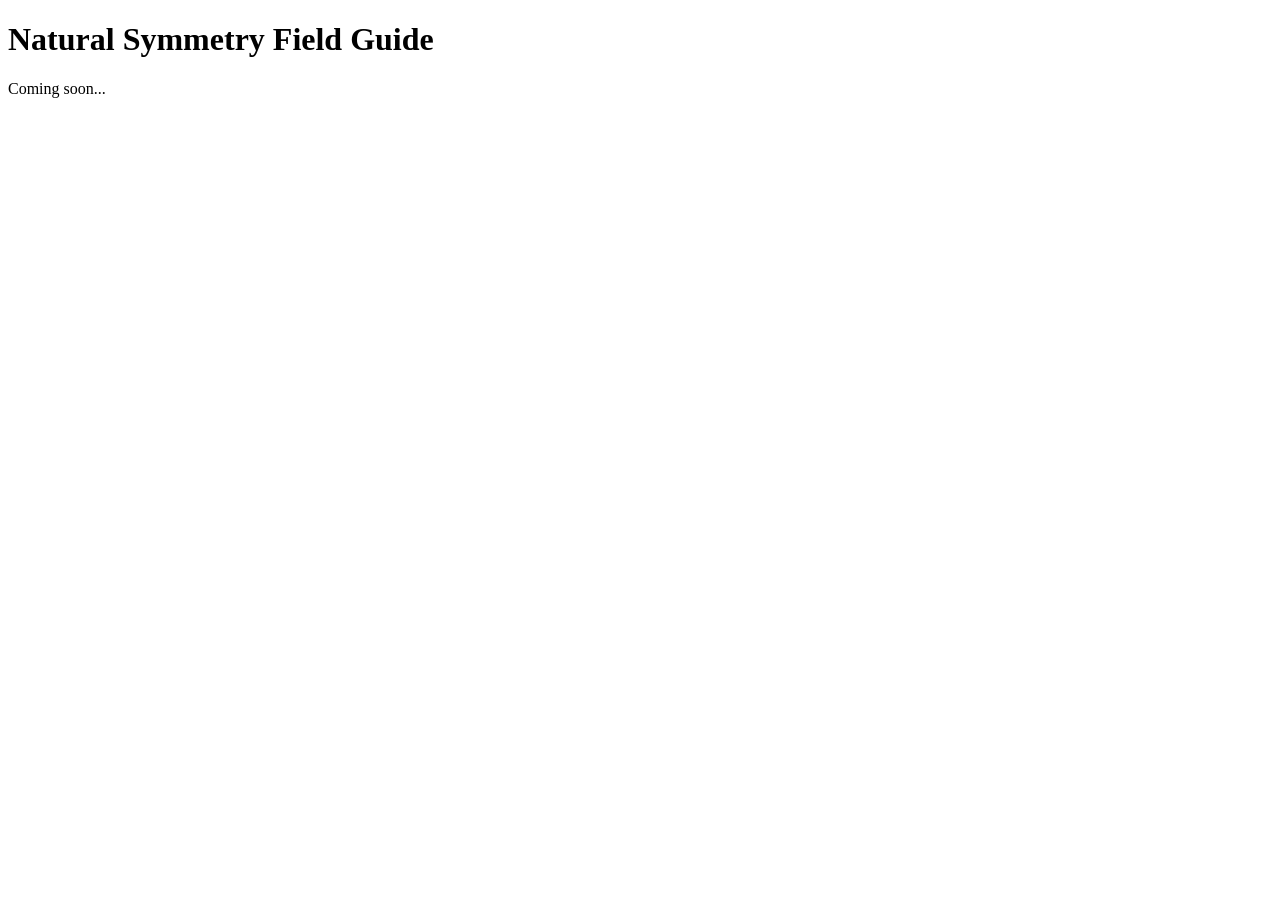
==== index.html @ abbffa82 "Initial implementation of the project structure and core functionality." ====
<!doctype html>
<html lang="en">

<head>
    <meta charset="utf-8" />
    <title>Natural Symmetry Field Guide</title>
    <meta name="viewport" content="width=device-width, initial-scale=1" />
</head>

<body>
    <h1>Natural Symmetry Field Guide</h1>
    <p>Coming soon...</p>
</body>

</html>
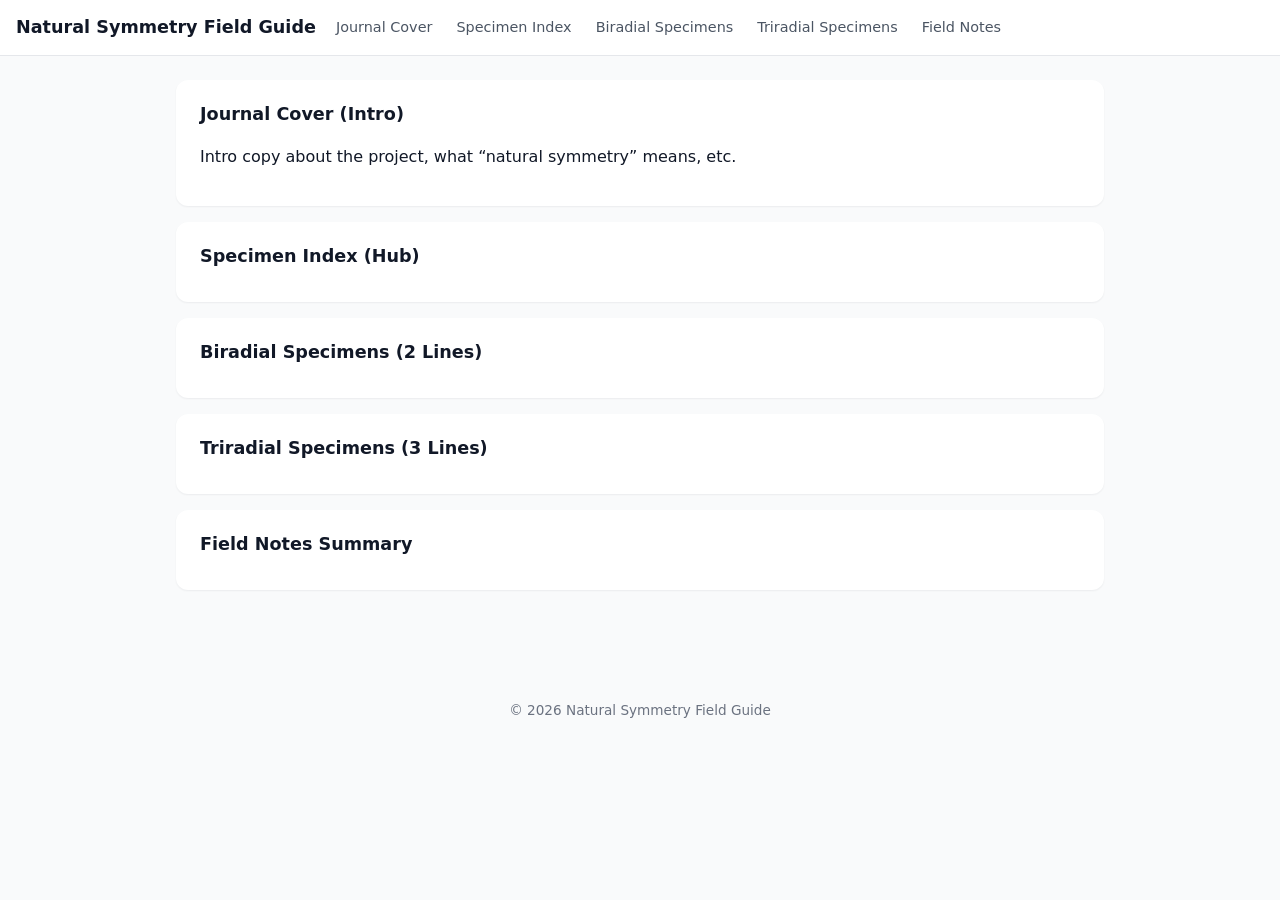
==== commit 218e5eea: "Enhance index.html with structured layout, including header, main sections for journal cover, specim" ====
--- a/index.html
+++ b/index.html
@@ -2,14 +2,54 @@
 <html lang="en">
 
 <head>
-    <meta charset="utf-8" />
+    <meta charset="utf-8">
     <title>Natural Symmetry Field Guide</title>
-    <meta name="viewport" content="width=device-width, initial-scale=1" />
+    <meta name="viewport" content="width=device-width, initial-scale=1">
+    <link rel="stylesheet" href="styles.css">
 </head>
 
 <body>
-    <h1>Natural Symmetry Field Guide</h1>
-    <p>Coming soon...</p>
+    <header>
+        <h1>Natural Symmetry Field Guide</h1>
+        <nav>
+            <a href="#journal-cover">Journal Cover</a>
+            <a href="#specimen-index">Specimen Index</a>
+            <a href="#biradial">Biradial Specimens</a>
+            <a href="#triradial">Triradial Specimens</a>
+            <a href="#field-notes">Field Notes</a>
+        </nav>
+    </header>
+
+    <main>
+        <section id="journal-cover">
+            <h2>Journal Cover (Intro)</h2>
+            <p>Intro copy about the project, what “natural symmetry” means, etc.</p>
+        </section>
+
+        <section id="specimen-index">
+            <h2>Specimen Index (Hub)</h2>
+            <!-- Cards / list of specimens go here -->
+        </section>
+
+        <section id="biradial">
+            <h2>Biradial Specimens (2 Lines)</h2>
+            <!-- Content from your Stitch screen -->
+        </section>
+
+        <section id="triradial">
+            <h2>Triradial Specimens (3 Lines)</h2>
+            <!-- Content from your Stitch screen -->
+        </section>
+
+        <section id="field-notes">
+            <h2>Field Notes Summary</h2>
+            <!-- Text blocks for notes, observations, etc. -->
+        </section>
+    </main>
+
+    <footer>
+        <p>© 2026 Natural Symmetry Field Guide</p>
+    </footer>
 </body>
 
 </html>
--- a/styles.css
+++ b/styles.css
@@ -0,0 +1,75 @@
+* {
+    box-sizing: border-box;
+  }
+  
+  body {
+    margin: 0;
+    font-family: system-ui, -apple-system, BlinkMacSystemFont, "Segoe UI", sans-serif;
+    line-height: 1.6;
+    color: #111827;
+    background: #f9fafb;
+  }
+  
+  header {
+    position: sticky;
+    top: 0;
+    background: white;
+    border-bottom: 1px solid #e5e7eb;
+    padding: 0.75rem 1rem;
+    display: flex;
+    flex-wrap: wrap;
+    align-items: center;
+    gap: 0.75rem;
+    z-index: 10;
+  }
+  
+  header h1 {
+    font-size: 1.1rem;
+    margin: 0;
+  }
+  
+  nav {
+    display: flex;
+    flex-wrap: wrap;
+    gap: 0.5rem;
+  }
+  
+  nav a {
+    text-decoration: none;
+    color: #4b5563;
+    font-size: 0.9rem;
+    padding: 0.25rem 0.5rem;
+    border-radius: 999px;
+  }
+  
+  nav a:hover {
+    background: #e5e7eb;
+  }
+  
+  main {
+    max-width: 960px;
+    margin: 1.5rem auto;
+    padding: 0 1rem 2rem;
+  }
+  
+  section {
+    background: white;
+    border-radius: 0.75rem;
+    padding: 1.25rem 1.5rem;
+    margin-bottom: 1rem;
+    box-shadow: 0 1px 2px rgb(15 23 42 / 0.06);
+  }
+  
+  section h2 {
+    margin-top: 0;
+    margin-bottom: 0.75rem;
+    font-size: 1.1rem;
+  }
+  
+  footer {
+    text-align: center;
+    padding: 1.5rem 1rem 2rem;
+    font-size: 0.85rem;
+    color: #6b7280;
+  }
+  
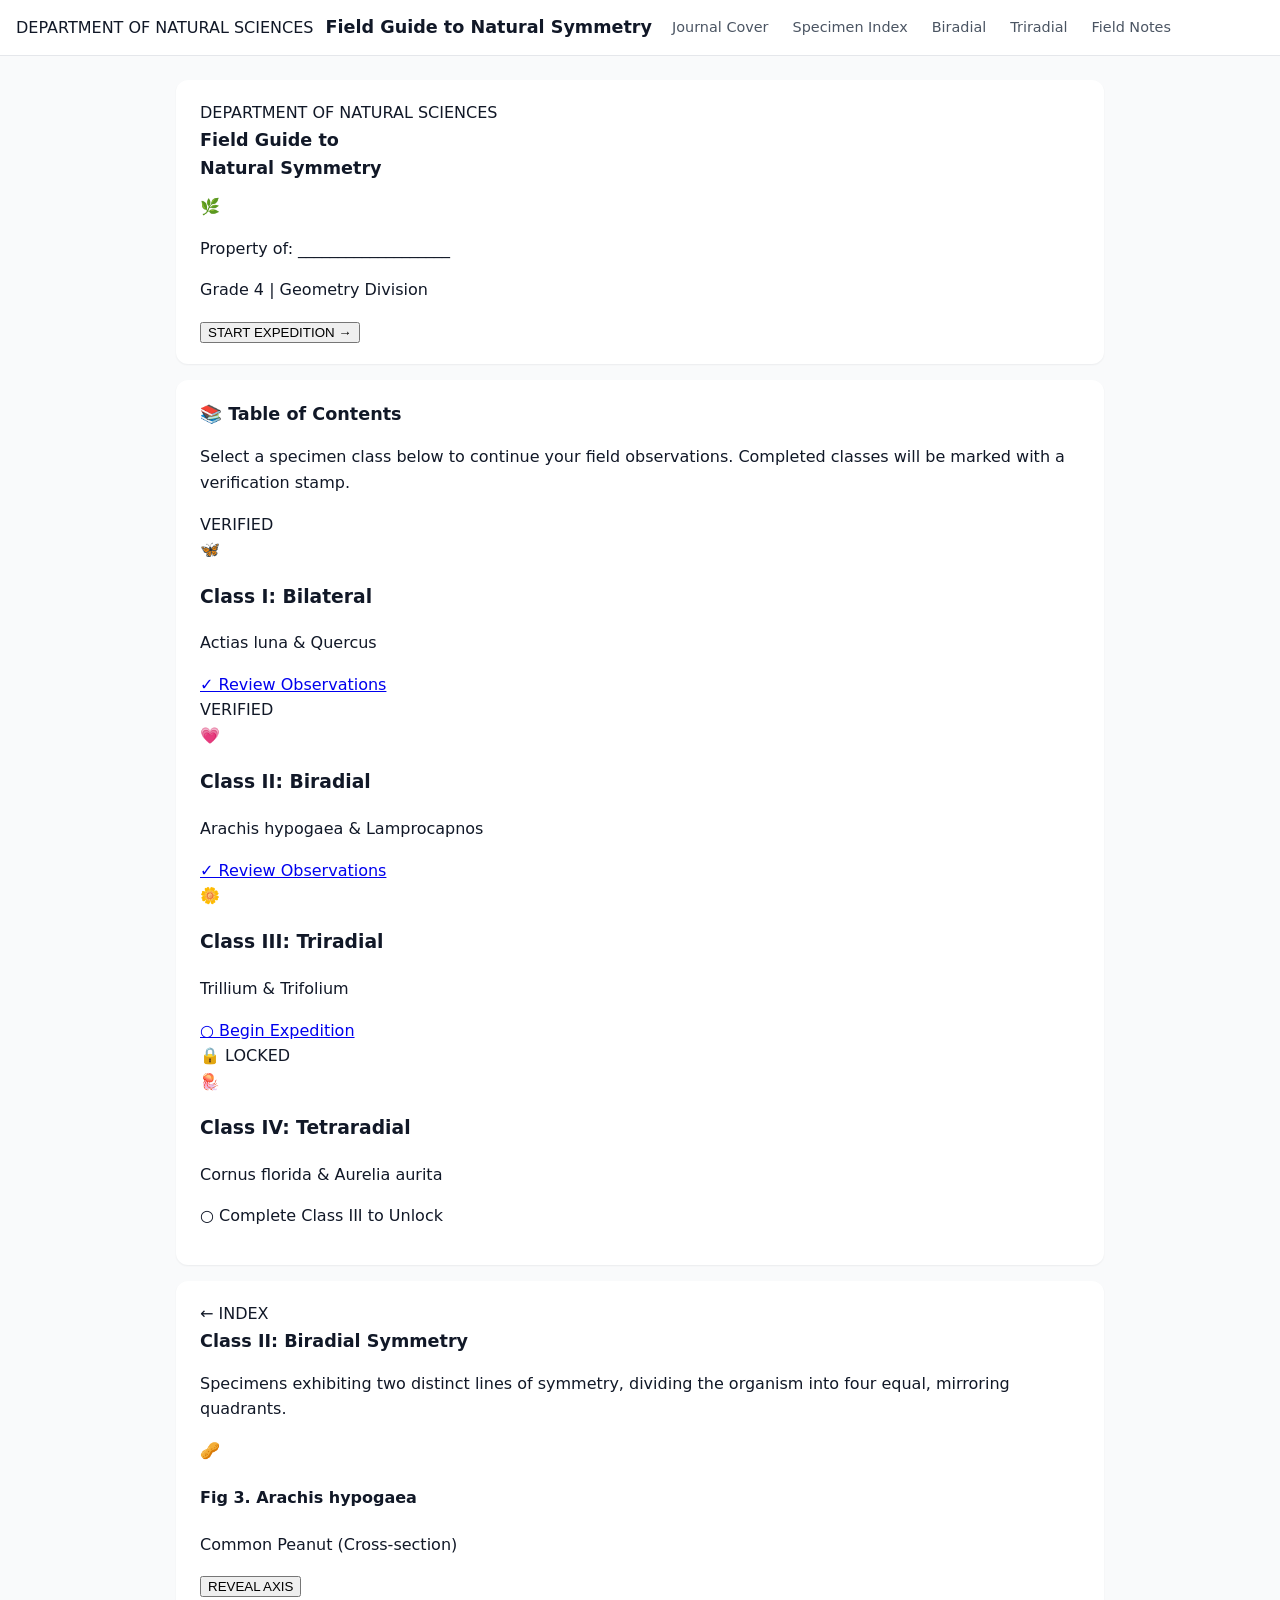
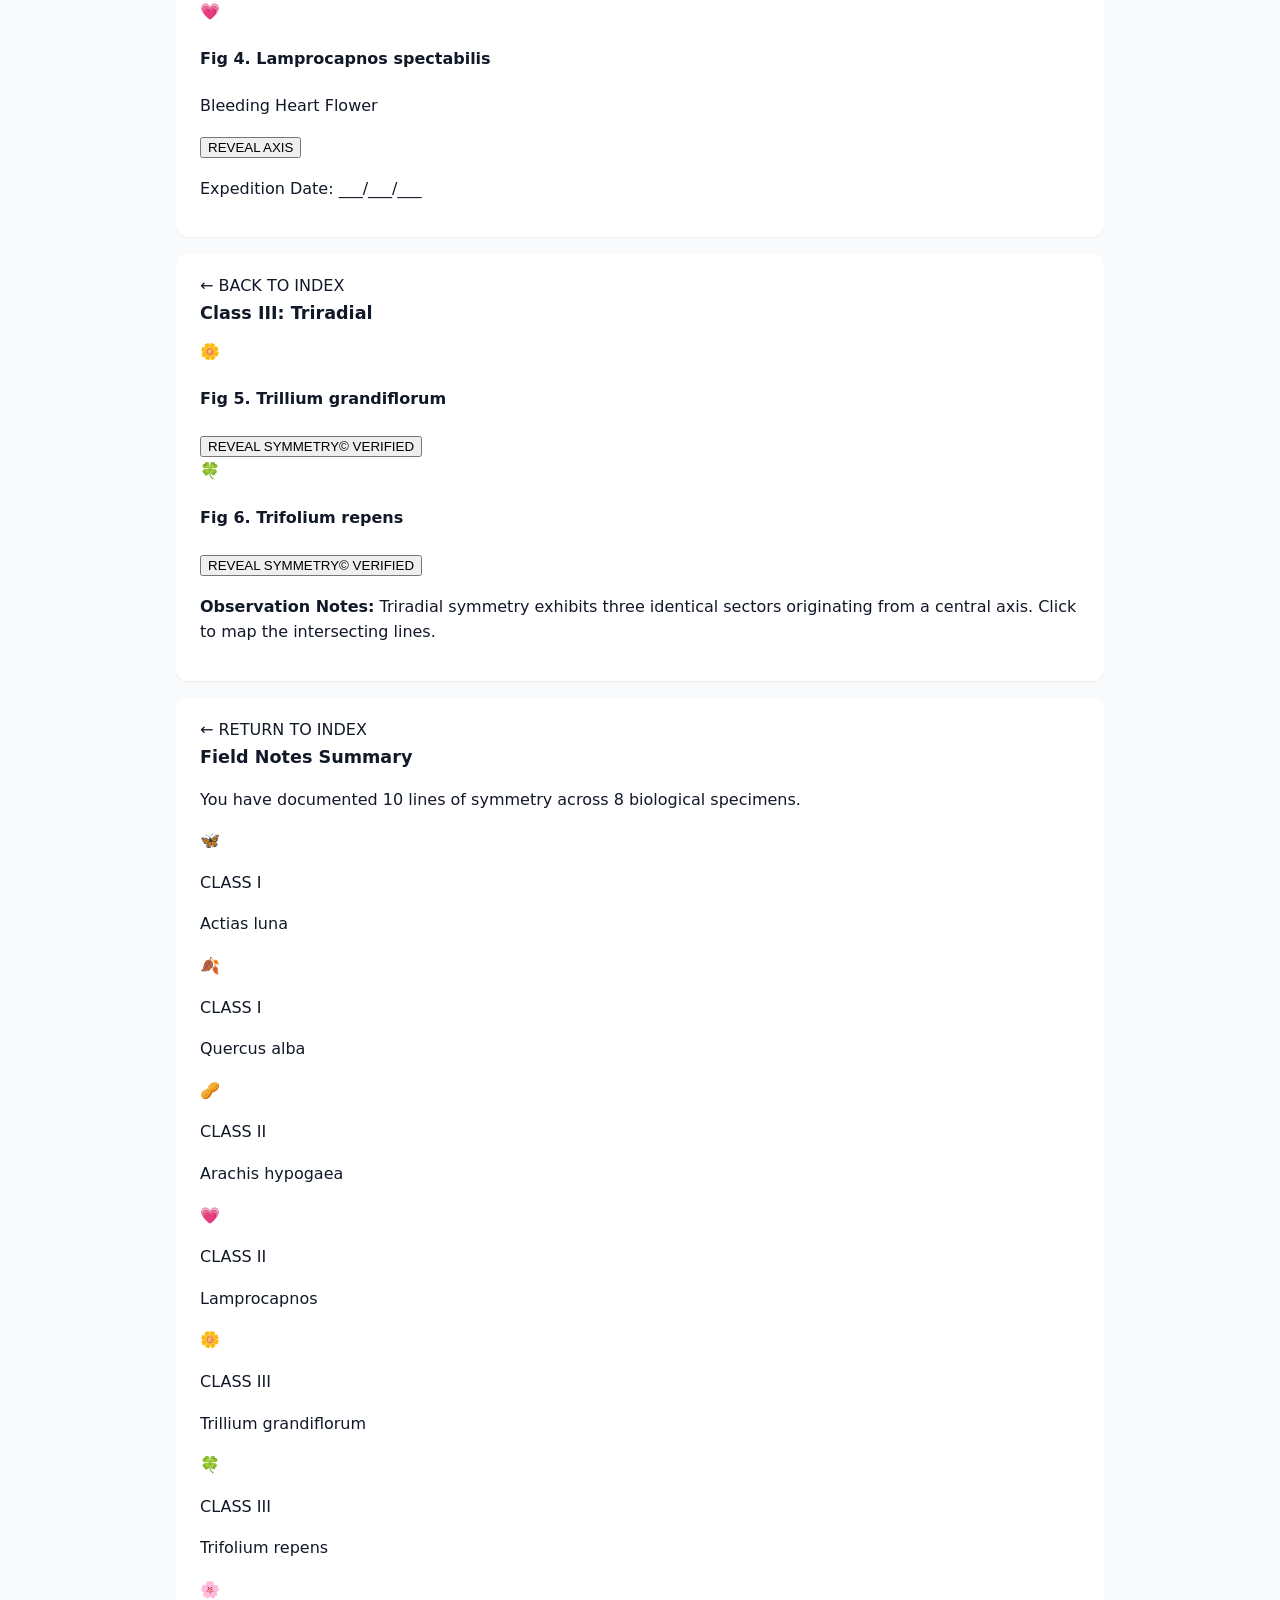
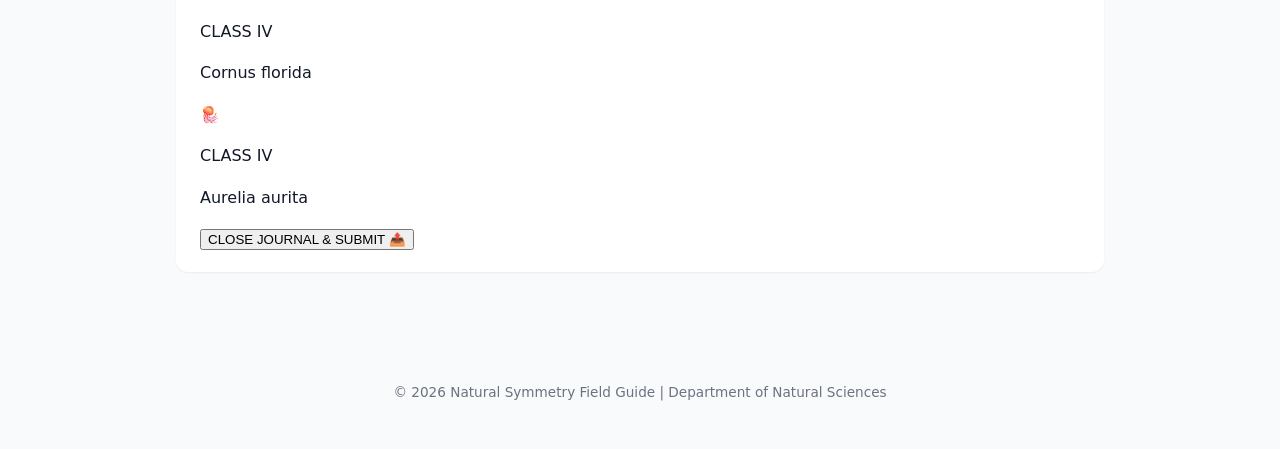
==== commit d2d94f9f: "Complete index.html with full field guide content" ====
--- a/index.html
+++ b/index.html
@@ -1,55 +1,181 @@
 <!doctype html>
 <html lang="en">
+<head>
+  <meta charset="utf-8">
+  <title>Field Guide to Natural Symmetry</title>
+  <meta name="viewport" content="width=device-width, initial-scale=1">
+  <link rel="stylesheet" href="styles.css">
+</head>
+<body>
+  <header>
+    <div class="header-top">DEPARTMENT OF NATURAL SCIENCES</div>
+    <h1>Field Guide to Natural Symmetry</h1>
+    <nav>
+      <a href="#journal-cover">Journal Cover</a>
+      <a href="#specimen-index">Specimen Index</a>
+      <a href="#biradial">Biradial</a>
+      <a href="#triradial">Triradial</a>
+      <a href="#field-notes">Field Notes</a>
+    </nav>
+  </header>
 
-<head>
-    <meta charset="utf-8">
-    <title>Natural Symmetry Field Guide</title>
-    <meta name="viewport" content="width=device-width, initial-scale=1">
-    <link rel="stylesheet" href="styles.css">
-</head>
+  <main>
+    <section id="journal-cover" class="hero">
+      <div class="hero-content">
+        <div class="dept-label">DEPARTMENT OF NATURAL SCIENCES</div>
+        <h2 class="hero-title">Field Guide to<br>Natural Symmetry</h2>
+        <div class="specimen-card">
+          <div class="specimen-image-placeholder">🌿</div>
+        </div>
+        <p class="property-label">Property of: ___________________</p>
+        <p class="grade-label">Grade 4 | Geometry Division</p>
+        <button class="cta-button">START EXPEDITION →</button>
+      </div>
+    </section>
 
-<body>
-    <header>
-        <h1>Natural Symmetry Field Guide</h1>
-        <nav>
-            <a href="#journal-cover">Journal Cover</a>
-            <a href="#specimen-index">Specimen Index</a>
-            <a href="#biradial">Biradial Specimens</a>
-            <a href="#triradial">Triradial Specimens</a>
-            <a href="#field-notes">Field Notes</a>
-        </nav>
-    </header>
+    <section id="specimen-index">
+      <h2 class="section-title">📚 Table of Contents</h2>
+      <p class="section-subtitle">Select a specimen class below to continue your field observations. Completed classes will be marked with a verification stamp.</p>
+      
+      <div class="specimen-grid">
+        <div class="specimen-card">
+          <div class="specimen-badge">VERIFIED</div>
+          <div class="specimen-image">🦋</div>
+          <h3>Class I: Bilateral</h3>
+          <p class="specimen-subtitle">Actias luna & Quercus</p>
+          <a href="#" class="review-link">✓ Review Observations</a>
+        </div>
 
-    <main>
-        <section id="journal-cover">
-            <h2>Journal Cover (Intro)</h2>
-            <p>Intro copy about the project, what “natural symmetry” means, etc.</p>
-        </section>
+        <div class="specimen-card">
+          <div class="specimen-badge">VERIFIED</div>
+          <div class="specimen-image">💗</div>
+          <h3>Class II: Biradial</h3>
+          <p class="specimen-subtitle">Arachis hypogaea & Lamprocapnos</p>
+          <a href="#biradial" class="review-link">✓ Review Observations</a>
+        </div>
 
-        <section id="specimen-index">
-            <h2>Specimen Index (Hub)</h2>
-            <!-- Cards / list of specimens go here -->
-        </section>
+        <div class="specimen-card">
+          <div class="specimen-image">🌼</div>
+          <h3>Class III: Triradial</h3>
+          <p class="specimen-subtitle">Trillium & Trifolium</p>
+          <a href="#triradial" class="begin-link">○ Begin Expedition</a>
+        </div>
 
-        <section id="biradial">
-            <h2>Biradial Specimens (2 Lines)</h2>
-            <!-- Content from your Stitch screen -->
-        </section>
+        <div class="specimen-card locked">
+          <div class="specimen-badge">🔒 LOCKED</div>
+          <div class="specimen-image">🪼</div>
+          <h3>Class IV: Tetraradial</h3>
+          <p class="specimen-subtitle">Cornus florida & Aurelia aurita</p>
+          <p class="complete-label">○ Complete Class III to Unlock</p>
+        </div>
+      </div>
+    </section>
 
-        <section id="triradial">
-            <h2>Triradial Specimens (3 Lines)</h2>
-            <!-- Content from your Stitch screen -->
-        </section>
+    <section id="biradial">
+      <div class="breadcrumb">← INDEX</div>
+      <h2 class="section-title">Class II: Biradial Symmetry</h2>
+      <p class="section-subtitle">Specimens exhibiting two distinct lines of symmetry, dividing the organism into four equal, mirroring quadrants.</p>
+      
+      <div class="specimen-detail-grid">
+        <div class="specimen-detail">
+          <div class="specimen-diagram">🥜</div>
+          <h4>Fig 3. Arachis hypogaea</h4>
+          <p class="specimen-label">Common Peanut (Cross-section)</p>
+          <button class="reveal-button">REVEAL AXIS</button>
+        </div>
 
-        <section id="field-notes">
-            <h2>Field Notes Summary</h2>
-            <!-- Text blocks for notes, observations, etc. -->
-        </section>
-    </main>
+        <div class="specimen-detail">
+          <div class="specimen-diagram">💗</div>
+          <h4>Fig 4. Lamprocapnos spectabilis</h4>
+          <p class="specimen-label">Bleeding Heart Flower</p>
+          <button class="reveal-button">REVEAL AXIS</button>
+        </div>
+      </div>
+      <p class="expedition-date">Expedition Date: ___/___/___</p>
+    </section>
 
-    <footer>
-        <p>© 2026 Natural Symmetry Field Guide</p>
-    </footer>
+    <section id="triradial">
+      <div class="breadcrumb">← BACK TO INDEX</div>
+      <h2 class="section-title">Class III: Triradial</h2>
+      
+      <div class="specimen-detail-grid">
+        <div class="specimen-detail">
+          <div class="specimen-diagram">🌼</div>
+          <h4>Fig 5. Trillium grandiflorum</h4>
+          <button class="reveal-button">REVEAL SYMMETRY© VERIFIED</button>
+        </div>
+
+        <div class="specimen-detail">
+          <div class="specimen-diagram">🍀</div>
+          <h4>Fig 6. Trifolium repens</h4>
+          <button class="reveal-button">REVEAL SYMMETRY© VERIFIED</button>
+        </div>
+      </div>
+      
+      <p class="observation-note"><strong>Observation Notes:</strong> Triradial symmetry exhibits three identical sectors originating from a central axis. Click to map the intersecting lines.</p>
+    </section>
+
+    <section id="field-notes">
+      <div class="breadcrumb">← RETURN TO INDEX</div>
+      <h2 class="section-title">Field Notes Summary</h2>
+      <p class="section-subtitle">You have documented 10 lines of symmetry across 8 biological specimens.</p>
+      
+      <div class="summary-grid">
+        <div class="summary-card">
+          <div class="summary-image">🦋</div>
+          <p class="summary-class">CLASS I</p>
+          <p class="summary-name">Actias luna</p>
+        </div>
+        
+        <div class="summary-card">
+          <div class="summary-image">🍂</div>
+          <p class="summary-class">CLASS I</p>
+          <p class="summary-name">Quercus alba</p>
+        </div>
+        
+        <div class="summary-card">
+          <div class="summary-image">🥜</div>
+          <p class="summary-class">CLASS II</p>
+          <p class="summary-name">Arachis hypogaea</p>
+        </div>
+        
+        <div class="summary-card">
+          <div class="summary-image">💗</div>
+          <p class="summary-class">CLASS II</p>
+          <p class="summary-name">Lamprocapnos</p>
+        </div>
+        
+        <div class="summary-card">
+          <div class="summary-image">🌼</div>
+          <p class="summary-class">CLASS III</p>
+          <p class="summary-name">Trillium grandiflorum</p>
+        </div>
+        
+        <div class="summary-card">
+          <div class="summary-image">🍀</div>
+          <p class="summary-class">CLASS III</p>
+          <p class="summary-name">Trifolium repens</p>
+        </div>
+        
+        <div class="summary-card">
+          <div class="summary-image">🌸</div>
+          <p class="summary-class">CLASS IV</p>
+          <p class="summary-name">Cornus florida</p>
+        </div>
+        
+        <div class="summary-card">
+          <div class="summary-image">🪼</div>
+          <p class="summary-class">CLASS IV</p>
+          <p class="summary-name">Aurelia aurita</p>
+        </div>
+      </div>
+      
+      <button class="submit-button">CLOSE JOURNAL & SUBMIT 📤</button>
+    </section>
+  </main>
+
+  <footer>
+    <p>© 2026 Natural Symmetry Field Guide | Department of Natural Sciences</p>
+  </footer>
 </body>
-
-</html>+</html>
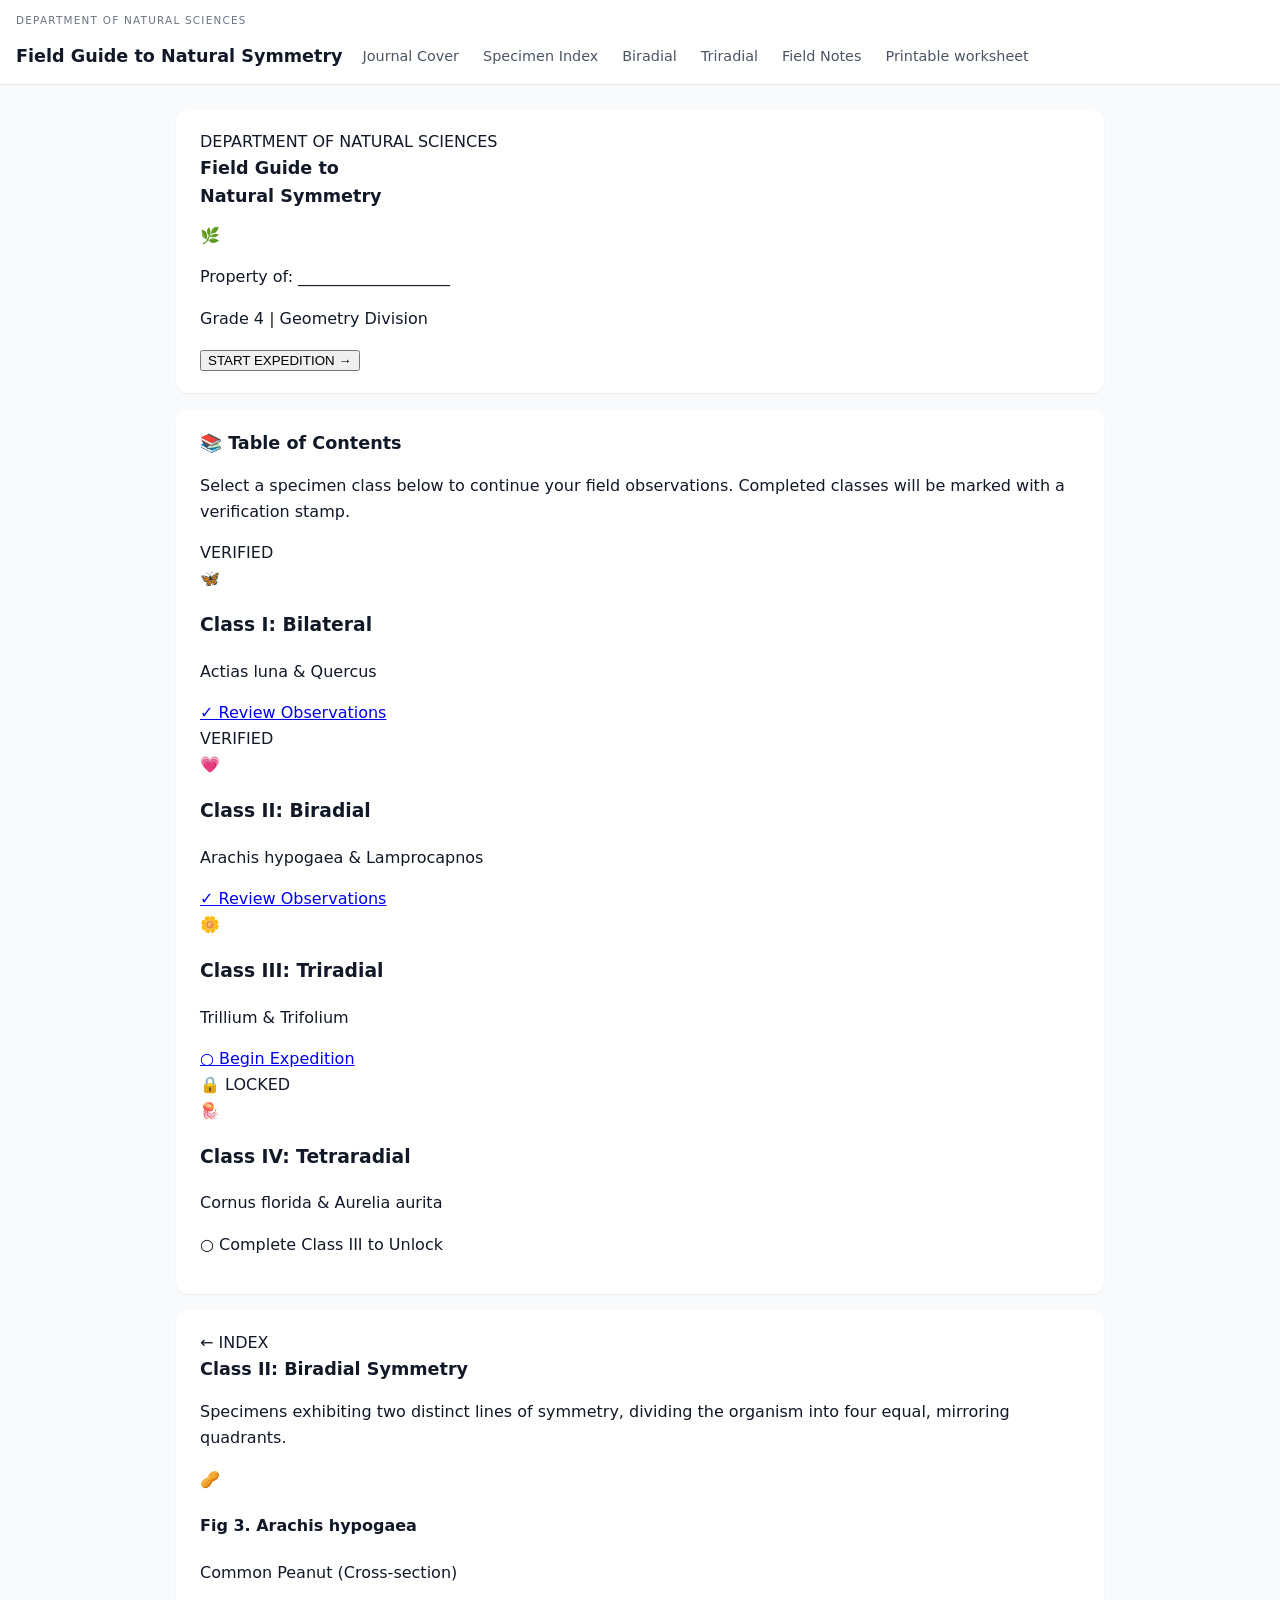
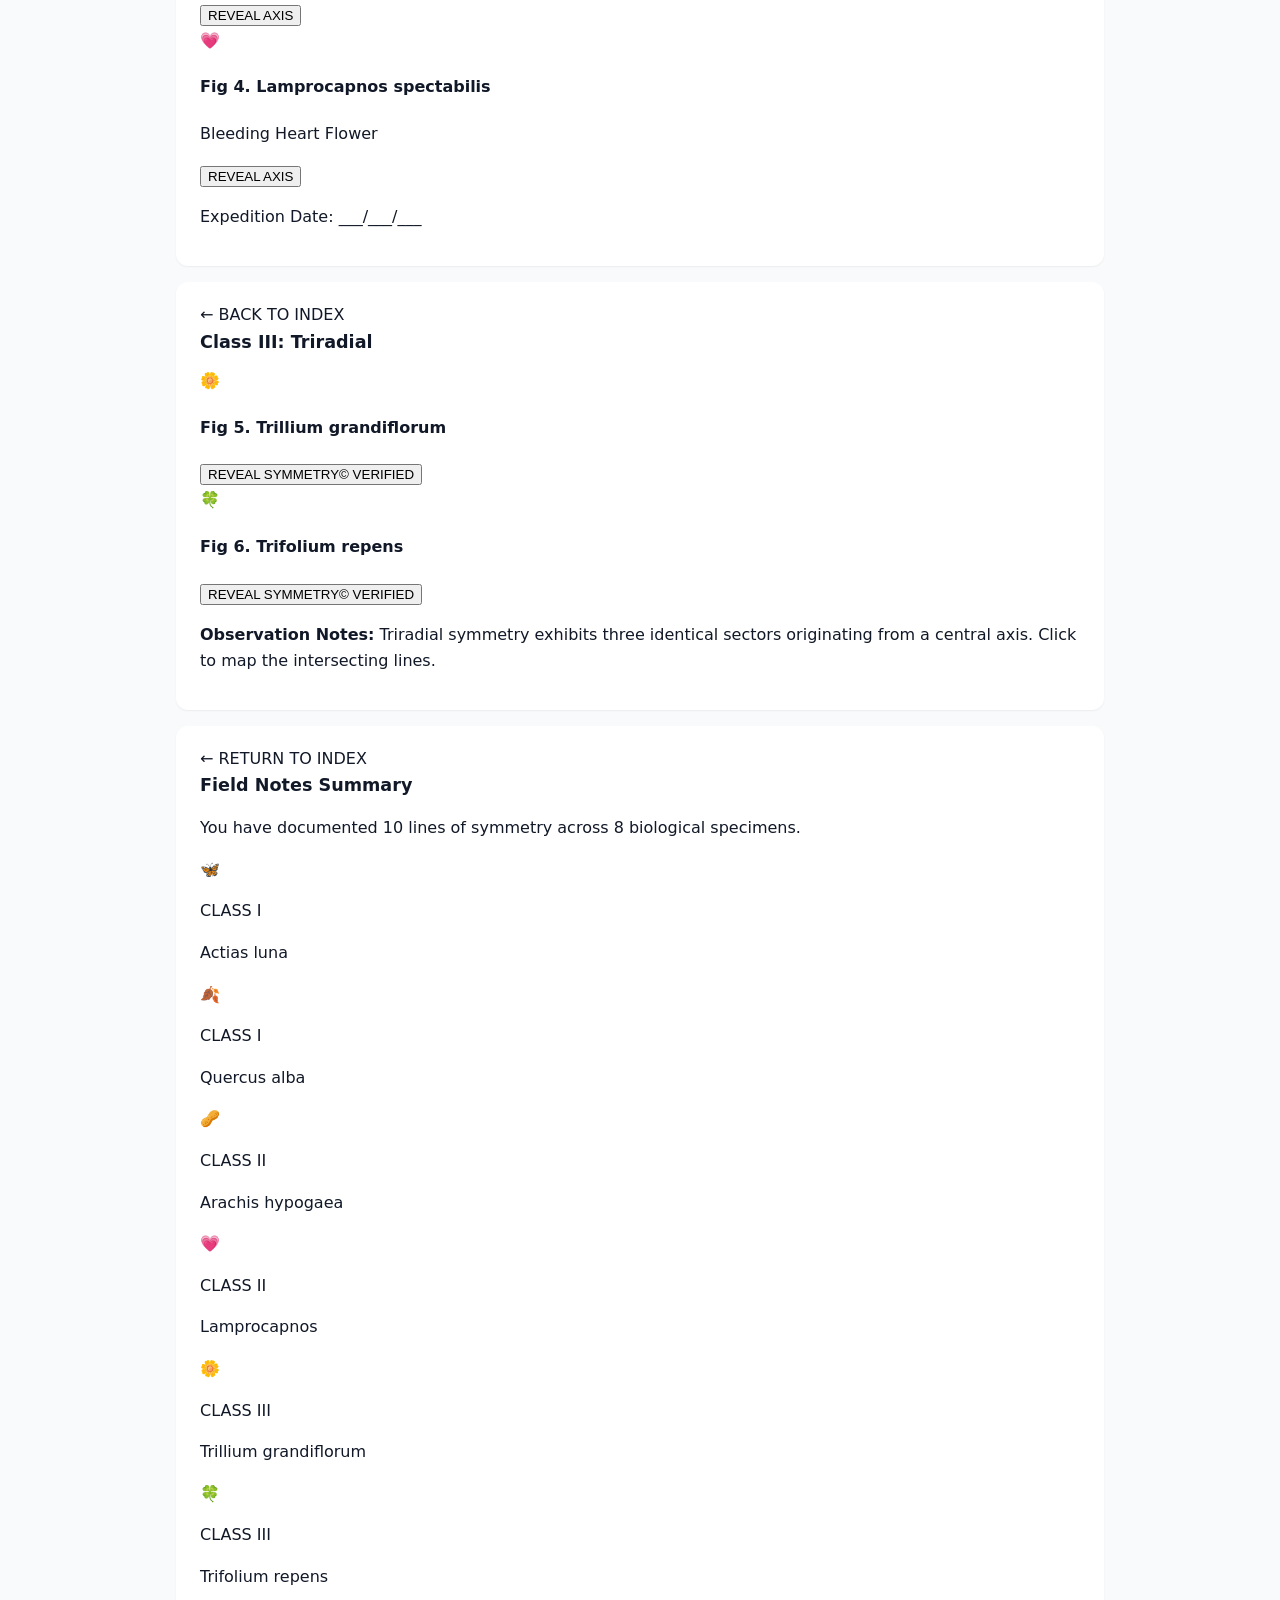
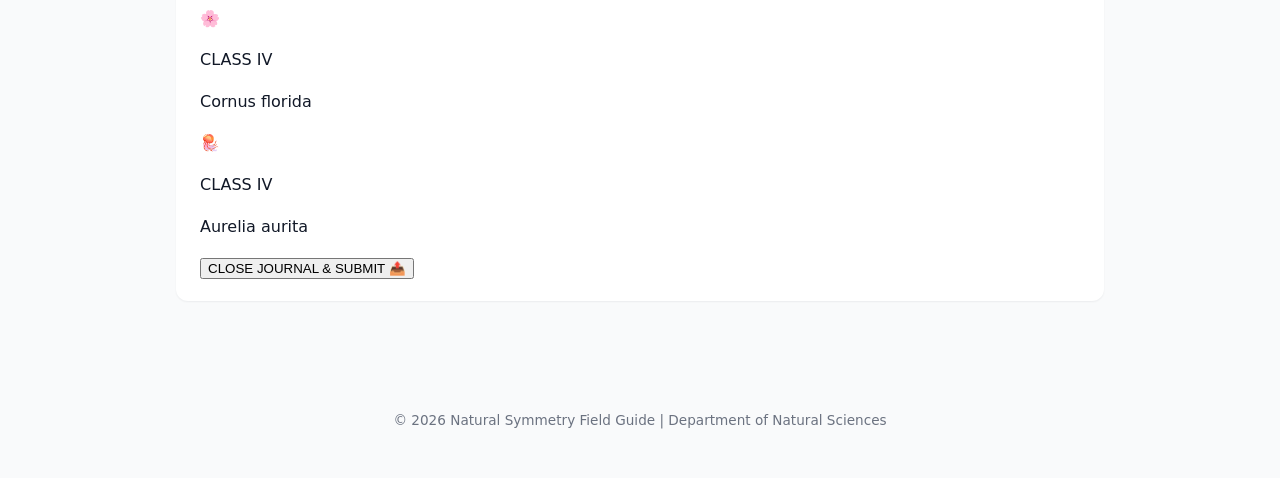
==== commit fb17bf05: "Add symmetry worksheet and related styles - Introduced a new printable worksheet (symmetry-worksheet" ====
--- a/index.html
+++ b/index.html
@@ -16,6 +16,7 @@
       <a href="#biradial">Biradial</a>
       <a href="#triradial">Triradial</a>
       <a href="#field-notes">Field Notes</a>
+      <a href="symmetry-worksheet.html">Printable worksheet</a>
     </nav>
   </header>
 
--- a/styles.css
+++ b/styles.css
@@ -72,4 +72,240 @@
     font-size: 0.85rem;
     color: #6b7280;
   }
+
+  .header-top {
+    font-size: 0.65rem;
+    letter-spacing: 0.12em;
+    text-transform: uppercase;
+    color: #6b7280;
+    width: 100%;
+  }
+
+  /* Symmetry worksheet (symmetry-worksheet.html) */
+  .worksheet-page .print-hint {
+    border: 1px solid #d1d5db;
+    background: #f3f4f6;
+    border-radius: 999px;
+    padding: 0.35rem 0.85rem;
+    font-size: 0.85rem;
+    cursor: pointer;
+    color: #111827;
+  }
+
+  .worksheet-page .print-hint:hover {
+    background: #e5e7eb;
+  }
+
+  .worksheet-main {
+    max-width: 900px;
+  }
+
+  .worksheet-banner {
+    margin-bottom: 1rem;
+  }
+
+  .worksheet-dept {
+    margin: 0 0 0.25rem;
+    font-size: 0.7rem;
+    letter-spacing: 0.1em;
+    text-transform: uppercase;
+    color: #6b7280;
+  }
+
+  .worksheet-title {
+    margin: 0 0 0.75rem;
+    font-size: 1.35rem;
+    line-height: 1.25;
+  }
+
+  .worksheet-instructions {
+    margin: 0 0 1rem;
+    font-size: 0.95rem;
+    color: #374151;
+  }
+
+  .worksheet-meta {
+    display: grid;
+    gap: 0.5rem;
+    font-size: 0.95rem;
+  }
+
+  .worksheet-meta p {
+    margin: 0;
+  }
+
+  .meta-label {
+    display: inline-block;
+    min-width: 4.5rem;
+    font-weight: 600;
+    color: #4b5563;
+  }
+
+  .worksheet-section-title {
+    margin: 0 0 0.75rem;
+    font-size: 1rem;
+    color: #1f2937;
+    border-bottom: 2px solid #e5e7eb;
+    padding-bottom: 0.35rem;
+  }
+
+  .worksheet-pair {
+    display: grid;
+    grid-template-columns: 1fr 1fr;
+    gap: 1rem;
+  }
+
+  @media (max-width: 640px) {
+    .worksheet-pair {
+      grid-template-columns: 1fr;
+    }
+  }
+
+  .paste-panel {
+    margin: 0;
+  }
+
+  .paste-area {
+    min-height: 140px;
+    border: 2px dashed #9ca3af;
+    border-radius: 0.5rem;
+    background: #fafafa;
+  }
+
+  .photo-panel {
+    margin: 0;
+  }
+
+  .photo-frame {
+    border: 1px solid #d1d5db;
+    border-radius: 0.5rem;
+    background: #f3f4f6;
+    min-height: 200px;
+    display: flex;
+    align-items: center;
+    justify-content: center;
+    padding: 0.35rem;
+    overflow: hidden;
+  }
+
+  .photo-frame--light {
+    background: #e5e7eb;
+  }
+
+  .photo-frame img {
+    display: block;
+    max-width: 100%;
+    width: auto;
+    height: auto;
+    max-height: 220px;
+    object-fit: contain;
+  }
+
+  .photo-label {
+    margin: 0.45rem 0 0;
+    font-size: 0.8rem;
+    font-weight: 600;
+    color: #374151;
+  }
+
+  .paste-caption {
+    margin: 0.5rem 0 0;
+    font-size: 0.8rem;
+    color: #4b5563;
+  }
+
+  .worksheet-answer-line {
+    padding: 0.45rem 0.5rem;
+    border-radius: 0.35rem;
+    border-left: 3px solid #22c55e;
+    background: #f0fdf4;
+    color: #14532d;
+    line-height: 1.45;
+  }
+
+  .worksheet-answer-line strong {
+    color: #166534;
+  }
+
+  .worksheet-reminder {
+    margin: 1.25rem 0 0;
+    font-size: 0.85rem;
+    color: #6b7280;
+    font-style: italic;
+  }
+
+  .worksheet-credits {
+    margin-top: 1.5rem;
+    padding-top: 1rem;
+    border-top: 1px solid #e5e7eb;
+  }
+
+  .worksheet-credits-title {
+    margin: 0 0 0.5rem;
+    font-size: 0.85rem;
+    font-weight: 600;
+    color: #4b5563;
+  }
+
+  .worksheet-credits-list {
+    margin: 0;
+    padding-left: 1.25rem;
+    font-size: 0.75rem;
+    color: #6b7280;
+    line-height: 1.5;
+  }
+
+  .worksheet-credits-list a {
+    color: #2563eb;
+  }
+
+  @media print {
+    .worksheet-page .print-hint {
+      display: none;
+    }
+
+    .worksheet-page header {
+      position: static;
+      border-bottom: 1px solid #ccc;
+    }
+
+    .worksheet-page section {
+      box-shadow: none;
+      break-inside: avoid;
+      page-break-inside: avoid;
+    }
+
+    .worksheet-page .paste-area {
+      min-height: 160px;
+      background: white;
+      -webkit-print-color-adjust: exact;
+      print-color-adjust: exact;
+    }
+
+    .worksheet-page .photo-frame {
+      background: white;
+      -webkit-print-color-adjust: exact;
+      print-color-adjust: exact;
+    }
+
+    .worksheet-page .photo-frame img {
+      max-height: 200px;
+    }
+
+    .worksheet-credits-list a {
+      color: #111827;
+      text-decoration: underline;
+    }
+
+    .worksheet-answer-line {
+      background: #ecfdf5;
+      border-left-color: #16a34a;
+      -webkit-print-color-adjust: exact;
+      print-color-adjust: exact;
+    }
+
+    @page {
+      margin: 0.5in;
+    }
+  }
   
